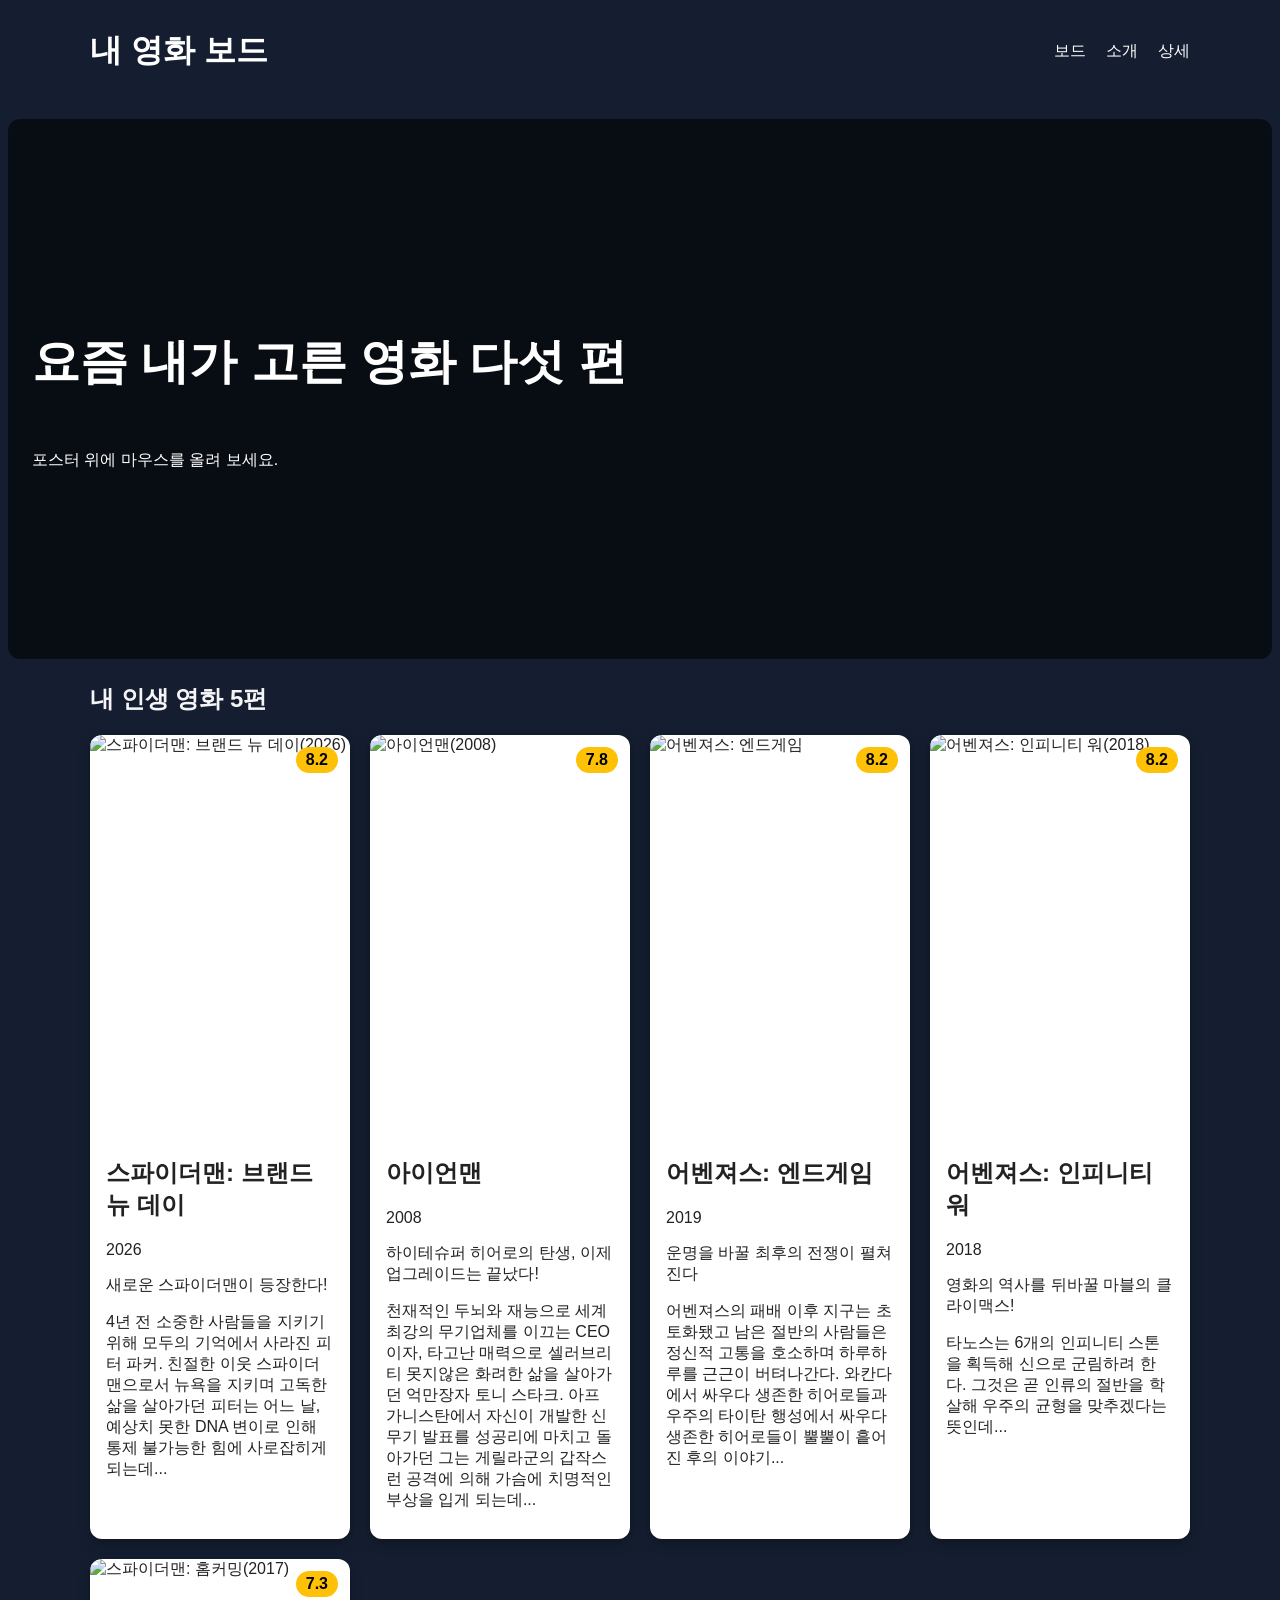
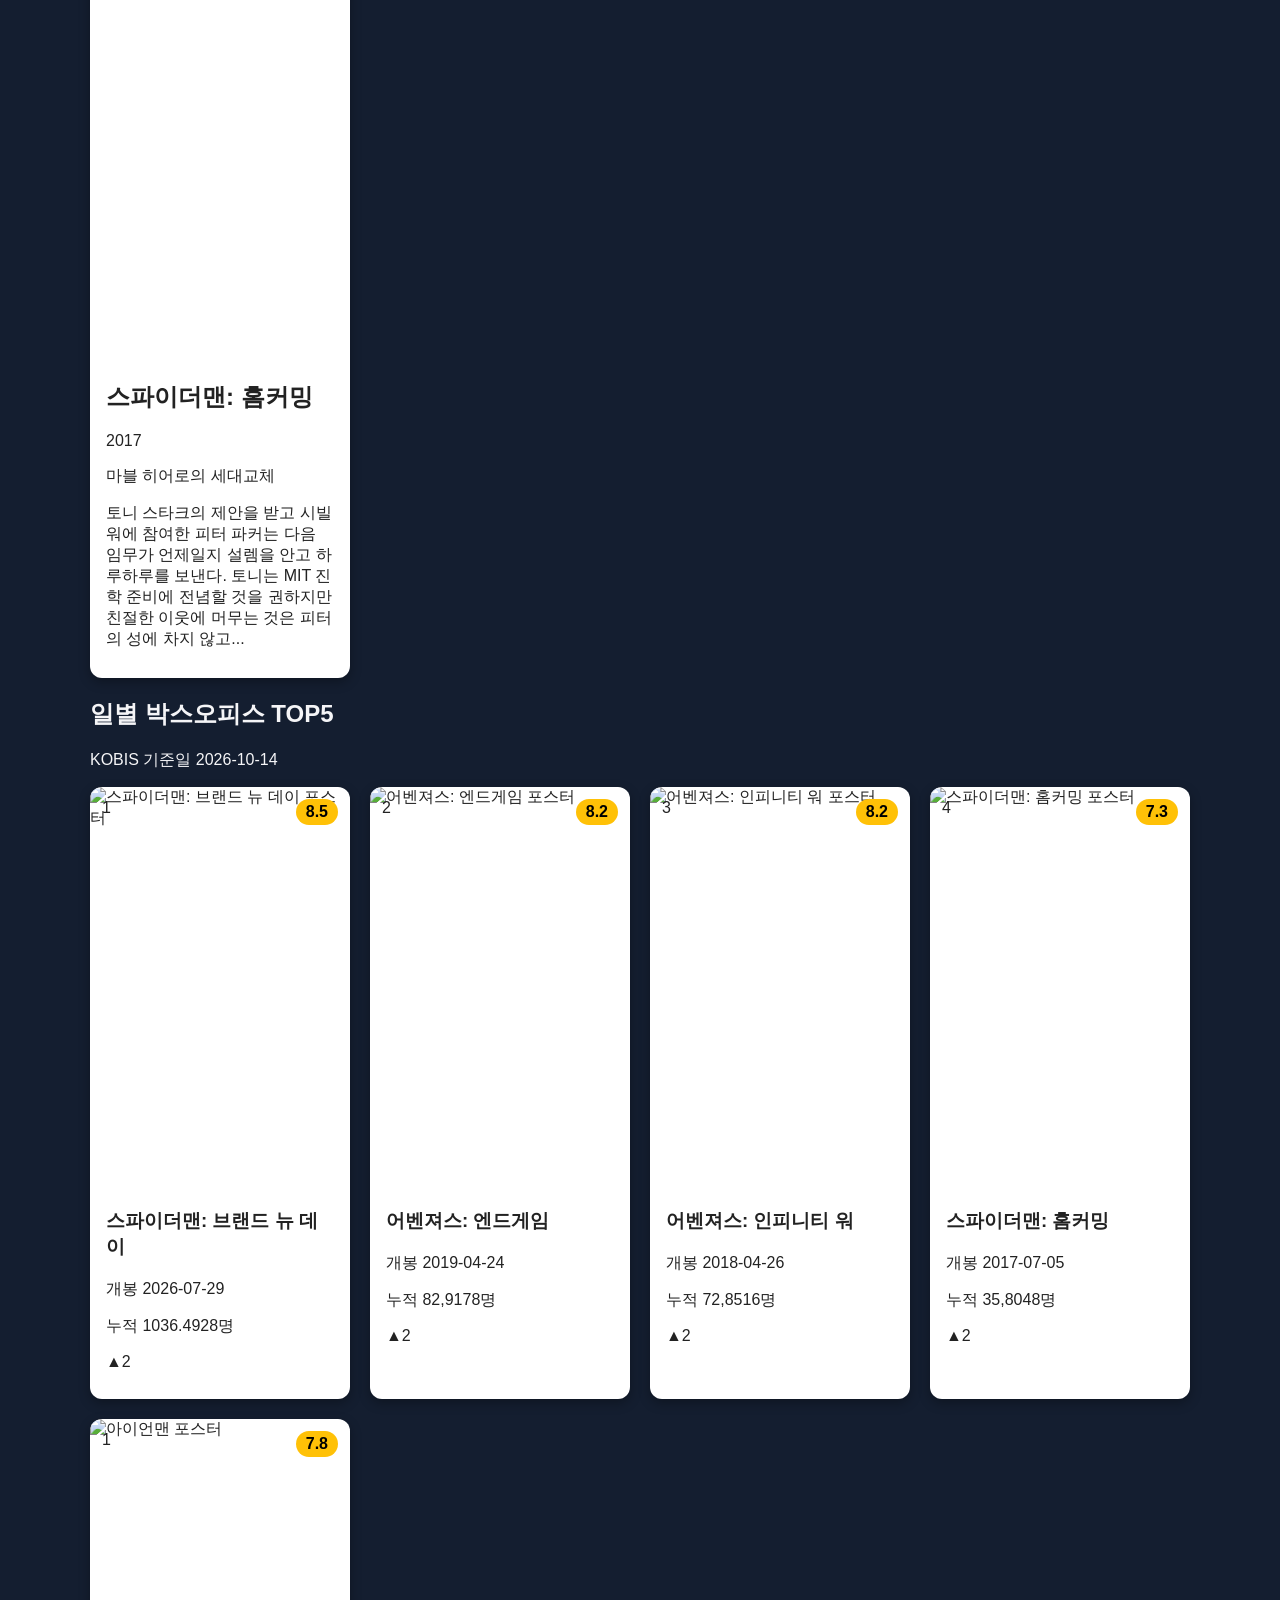
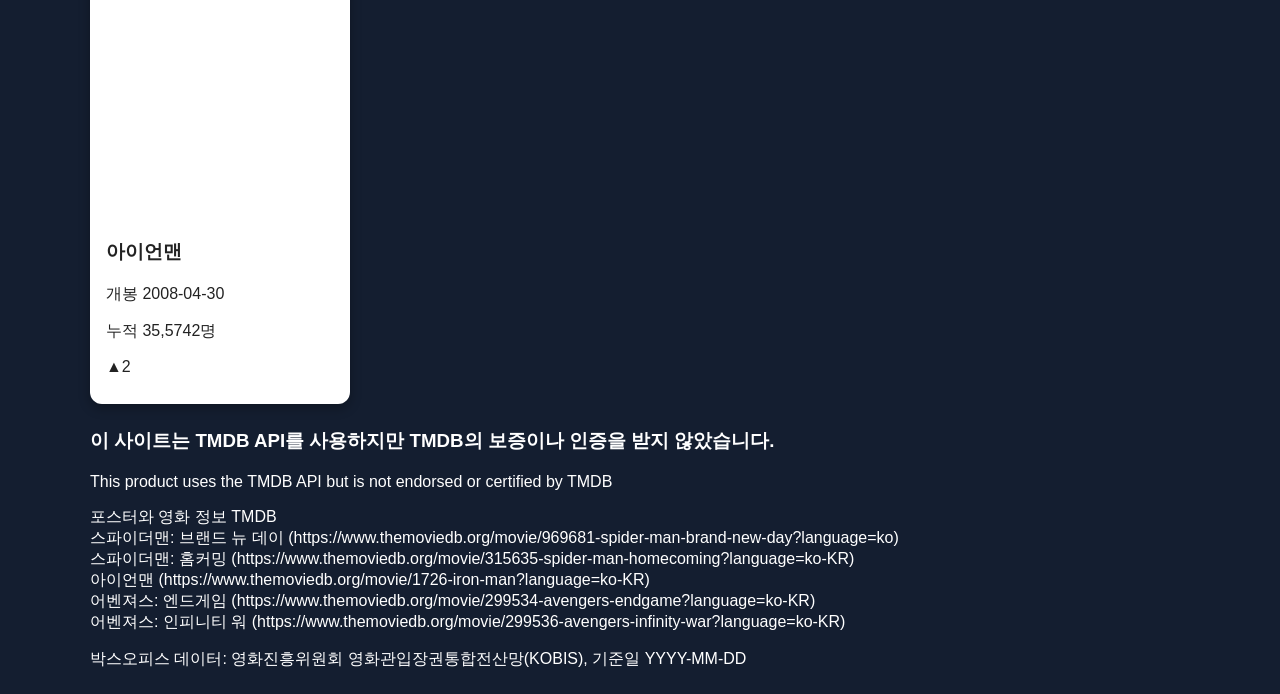
==== detail.html @ 0fd3ae66 "Create detail.html" ====
<!DOCTYPE html>
<html lang="ko">

<head>
  <meta charset="UTF-8">
  <meta name="viewport" content="width=device-width, initial-scale=1.0">
  <title>내 영화 보드</title>
    <link rel="preconnect" href="https://fonts.googleapis.com">
    <link rel="preconnect" href="https://fonts.gstatic.com" crossorigin>
    <link href="https://fonts.googleapis.com/css2?family=Black+Han+Sans&family=Nanum+Gothic:wght@400;700;800&family=Racing+Sans+One&display=swap" rel="stylesheet">
    <link rel="stylesheet" href="style.css">
</head>


<body>
  <header class="top">
    <h1>내 영화 보드</h1>
    <nav>
      <ul>
        <li><a href="#board">보드</a></li>
        <li><a href="#about">소개</a></li>
        <li><a href="detail.html">상세</a></li>
      </ul>
    </nav>
  </header>
  <section class="hero">
    <h2>요즘 내가 고른 영화 다섯 편</h2>
    <p>포스터 위에 마우스를 올려 보세요.</p>
  </section>

 <main>
  <section id="mine">
    <h2>내 인생 영화 5편</h2>
    <div class="board">
      <article class="card">  
        <img class="poster" 
          src="https://media.themoviedb.org/t/p/w600_and_h900_face/mt6uZzy7DAsncHlGGzMsyNgLR6v.jpg" 
          alt="스파이더맨: 브랜드 뉴 데이(2026)">
        <span class="badge">8.2</span>
        <div class="info">

          <h2>스파이더맨: 브랜드 뉴 데이</h2>
          <p class="year">2026</p>
          <p class="overview">새로운 스파이더맨이 등장한다!</p>
          <p>4년 전 소중한 사람들을 지키기 위해 모두의 기억에서 사라진 피터 파커. 친절한 이웃 스파이더맨으로서 뉴욕을 지키며 고독한 삶을 살아가던 피터는 어느 날, 예상치 못한 DNA 변이로 인해 통제 불가능한 힘에 사로잡히게 되는데...</p>
        </div>
      </article>

      <article class="card">    
        <img class="poster" 
          src="https://media.themoviedb.org/t/p/w600_and_h900_face/ziReGUV3xURsWmcmsn2GOunPc0L.jpg" 
          alt="아이언맨(2008)">
        <span class="badge">7.8</span>
        <div class="info">

          <h2>아이언맨</h2>
          <p class="year">2008</p>
          <p class="overview">하이테슈퍼 히어로의 탄생, 이제 업그레이드는 끝났다!</p>
          <p>천재적인 두뇌와 재능으로 세계 최강의 무기업체를 이끄는 CEO이자, 타고난 매력으로 셀러브리티 못지않은 화려한 삶을 살아가던 억만장자 토니 스타크. 아프가니스탄에서 자신이 개발한 신무기 발표를 성공리에 마치고 돌아가던 그는 게릴라군의 갑작스런 공격에 의해 가슴에 치명적인 부상을 입게 되는데...</p>
        </div>
      </article>

      <article class="card">    
        <img class="poster" 
          src="https://media.themoviedb.org/t/p/w600_and_h900_face/z7ilT5rNN9kDo8JZmgyhM6ej2xv.jpg" 
          alt="어벤져스: 엔드게임">
        <span class="badge">8.2</span>
        <div class="info">

          <h2>어벤져스: 엔드게임</h2>
          <p class="year">2019</p>
          <p class="overview">운명을 바꿀 최후의 전쟁이 펼쳐진다</p>
          <p>어벤져스의 패배 이후 지구는 초토화됐고 남은 절반의 사람들은 정신적 고통을 호소하며 하루하루를 근근이 버텨나간다. 와칸다에서 싸우다 생존한 히어로들과 우주의 타이탄 행성에서 싸우다 생존한 히어로들이 뿔뿔이 흩어진 후의 이야기...</p>
        </div>
      </article>

      <article class="card">    
        <img class="poster" 
          src="https://media.themoviedb.org/t/p/w600_and_h900_face/kmP6viwzcEkZeoi1LaVcQemcvZh.jpg" 
          alt="어벤져스: 인피니티 워(2018)">
        <span class="badge">8.2</span>
        <div class="info">

          <h2>어벤져스: 인피니티 워</h2>
          <p class="year">2018</p>
          <p class="overview">영화의 역사를 뒤바꿀 마블의 클라이맥스!</p>
          <p>타노스는 6개의 인피니티 스톤을 획득해 신으로 군림하려 한다. 그것은 곧 인류의 절반을 학살해 우주의 균형을 맞추겠다는 뜻인데...</p>
        </div>
      </article>

      <article class="card">    
        <img class="poster" 
          src="https://media.themoviedb.org/t/p/w600_and_h900_face/hjki9weYYVABvkpZbX5jBOmKXXv.jpg" 
          alt="스파이더맨: 홈커밍(2017)">
        <span class="badge">7.3</span>
        <div class="info">

          <h2>스파이더맨: 홈커밍</h2>
          <p class="year">2017</p>
          <p class="overview">마블 히어로의 세대교체</p>
          <p>토니 스타크의 제안을 받고 시빌 워에 참여한 피터 파커는 다음 임무가 언제일지 설렘을 안고 하루하루를 보낸다. 토니는 MIT 진학 준비에 전념할 것을 권하지만 친절한 이웃에 머무는 것은 피터의 성에 차지 않고...</p>
        </div>
      </article>
    </div>
  </section>

  <section id="boxoffice">
    <h2>일별 박스오피스 TOP5</h2>
    <p class="basis">KOBIS 기준일 2026-10-14</p>
    <div class="board">
      <article class="card">
        <img class="poster" src="https://media.themoviedb.org/t/p/w600_and_h900_face/mt6uZzy7DAsncHlGGzMsyNgLR6v.jpg" alt="스파이더맨: 브랜드 뉴 데이 포스터">
        <span class="rank">1</span>
        <span class="badge">8.5</span>
        <div class="info">
          <h3>스파이더맨: 브랜드 뉴 데이</h3>
          <p class="year">개봉 2026-07-29</p>
          <p class="audience">누적 1036.4928명</p>
          <p class="change up">2</p>
        </div>
      </article>

      <article class="card">
        <img class="poster" src="https://media.themoviedb.org/t/p/w600_and_h900_face/z7ilT5rNN9kDo8JZmgyhM6ej2xv.jpg" alt="어벤져스: 엔드게임 포스터">
        <span class="rank">2</span>
        <span class="badge">8.2</span>
        <div class="info">
          <h3>어벤져스: 엔드게임</h3>
          <p class="year">개봉 2019-04-24</p>
          <p class="audience">누적 82,9178명</p>
          <p class="change up">2</p>
        </div>
      </article>

      <article class="card">
        <img class="poster" src="https://media.themoviedb.org/t/p/w600_and_h900_face/kmP6viwzcEkZeoi1LaVcQemcvZh.jpg" alt="어벤져스: 인피니티 워 포스터">
        <span class="rank">3</span>
        <span class="badge">8.2</span>
        <div class="info">
          <h3>어벤져스: 인피니티 워</h3>
          <p class="year">개봉 2018-04-26</p>
          <p class="audience">누적 72,8516명</p>
          <p class="change up">2</p>
        </div>
      </article>

      <article class="card">
        <img class="poster" src="https://media.themoviedb.org/t/p/w600_and_h900_face/hjki9weYYVABvkpZbX5jBOmKXXv.jpg" alt="스파이더맨: 홈커밍 포스터">
        <span class="rank">4</span>
        <span class="badge">7.3</span>
        <div class="info">
          <h3>스파이더맨: 홈커밍</h3>
          <p class="year">개봉 2017-07-05</p>
          <p class="audience">누적 35,8048명</p>
          <p class="change up">2</p>
        </div>
      </article>

      <article class="card">
        <img class="poster" src="https://image.tmdb.org/t/p/w342/https://media.themoviedb.org/t/p/w600_and_h900_face/ziReGUV3xURsWmcmsn2GOunPc0L.jpg" alt="아이언맨 포스터">
        <span class="rank">1</span>
        <span class="badge">7.8</span>
        <div class="info">
          <h3>아이언맨</h3>
          <p class="year">개봉 2008-04-30</p>
          <p class="audience">누적 35,5742명</p>
          <p class="change up">2</p>
        </div>
      </article>

    </div>
  </section>
 </main>


 <footer>
  <h3>
    <p><b>이 사이트는 TMDB API를 사용하지만 TMDB의 보증이나 인증을 받지 않았습니다.</b><br></h3>
    <p>This product uses the TMDB API but is not endorsed or certified by TMDB</p>
    <p>포스터와 영화 정보 TMDB <br>
      스파이더맨: 브랜드 뉴 데이 (https://www.themoviedb.org/movie/969681-spider-man-brand-new-day?language=ko)<br>
      스파이더맨: 홈커밍 (https://www.themoviedb.org/movie/315635-spider-man-homecoming?language=ko-KR)<br>
      아이언맨 (https://www.themoviedb.org/movie/1726-iron-man?language=ko-KR)<br>
      어벤져스: 엔드게임 (https://www.themoviedb.org/movie/299534-avengers-endgame?language=ko-KR)<br>
      어벤져스: 인피니티 워 (https://www.themoviedb.org/movie/299536-avengers-infinity-war?language=ko-KR)<br>
    </p>

    <p>박스오피스 데이터: 영화진흥위원회 영화관입장권통합전산망(KOBIS), 기준일 YYYY-MM-DD</p>
 </footer>
</body>
</html>
---- style.css ----
body { 
    background: var(--bg); 
    color: var(--text); 
    font-family: var(--font-body); 
}

.change.up::before { content: "▲"; }
.change.down::before { content: "▼"; }
.change.new::before { content: "NEW"; }

.card.no-poster .poster-fallback {
  aspect-ratio: 2 / 3;
  display: flex; align-items: center; justify-content: center;
  font-size: 5rem; font-family: var(--font-title);
  background: linear-gradient(135deg, var(--accent), var(--surface));
}

:root {
 --bg: #141e30;
 --surface: #1f2b44;
 --text: #f5f5f7;
 --accent: #4da3ff;
 --warn: #ff5a5f;
 --font-title: "Black Han Sans", sans-serif;
 --font-body: "Noto Sans KR", sans-serif;
 --gap: 20px;
}

.rank{
    position: absolute; 
    top: 12px;
     left: 12px;
}


 .card {
    color: #222;
     transition: transform 0.3s, box-shadow 0.3s;
     position: relative;
     border-radius: 12px;
     overflow: hidden;
     box-shadow: 0 4px 12px rgba(0,
            0, 0, 0.3);
     background: #fff;
 }

 .info {
     padding: 12px 16px;
 }

 .poster {
     width: 100%;
     display: block;
     aspect-ratio: 2 / 3;
     object-fit: cover;
 }


 .badge {
     position: absolute;
     top: 12px;
     right: 12px;
     background: #ffc107;
     color: #000;
     padding: 4px 10px;
     border-radius: 999px;
     font-weight: bold;
 }


 .card:hover {
     transform: translateY(-8px);
     box-shadow: 0 8px 32px;
     color: #ffc107;
 }

 footer {
     color: #fff;
     max-width: 1100px; margin: 0 auto 24px;
 }

 h1 {
     color: #fff;
 }

 .top { 
    display: flex; justify-content: space-between; align-items: center; 
    max-width: 1100px; margin: 0 auto 24px;
 }

 nav ul { 
    display: flex; gap: 8px; list-style: none; margin: 0; padding: 0;
    flex-direction: column;
 }
 nav a { color: #fff; text-decoration: none; } 

 .board { 
    display: grid; 
    grid-template-columns: repeat(auto-fit, minmax(240px, 1fr)); 
    gap: var(--gap); 
}

 .hero {
     background-image: linear-gradient(rgba(0,0,0,0.6), rgba(0,0,0,0.6)),
     url("https://image.tmdb.org/t/p/w1280/https://media.themoviedb.org/t/p/w600_and_h900_face/https://media.themoviedb.org/t/p/w600_and_h900_face/https://media.themoviedb.org/t/p/w600_and_h900_face/5aHoACZhLJR95uQN4Hd2k6swUZq.jpg");
     background-size: cover; background-position: center; min-height: 40vh; padding: 24px; box-sizing:
     border-box; color: #fff; border-radius: 12px; display: flex; flex-direction: column; justify-content: center;
     max-width: 1280px; margin: 0 auto 24px;
 }

 main{
    max-width: 1100px; margin: 0 auto 24px;
 }

 @media (min-width: 600px) { nav ul { flex-direction: row; gap: 20px; } }
 @media (min-width: 1024px) { .hero { min-height: 60vh; } .hero h2 { font-size: 3rem; } }
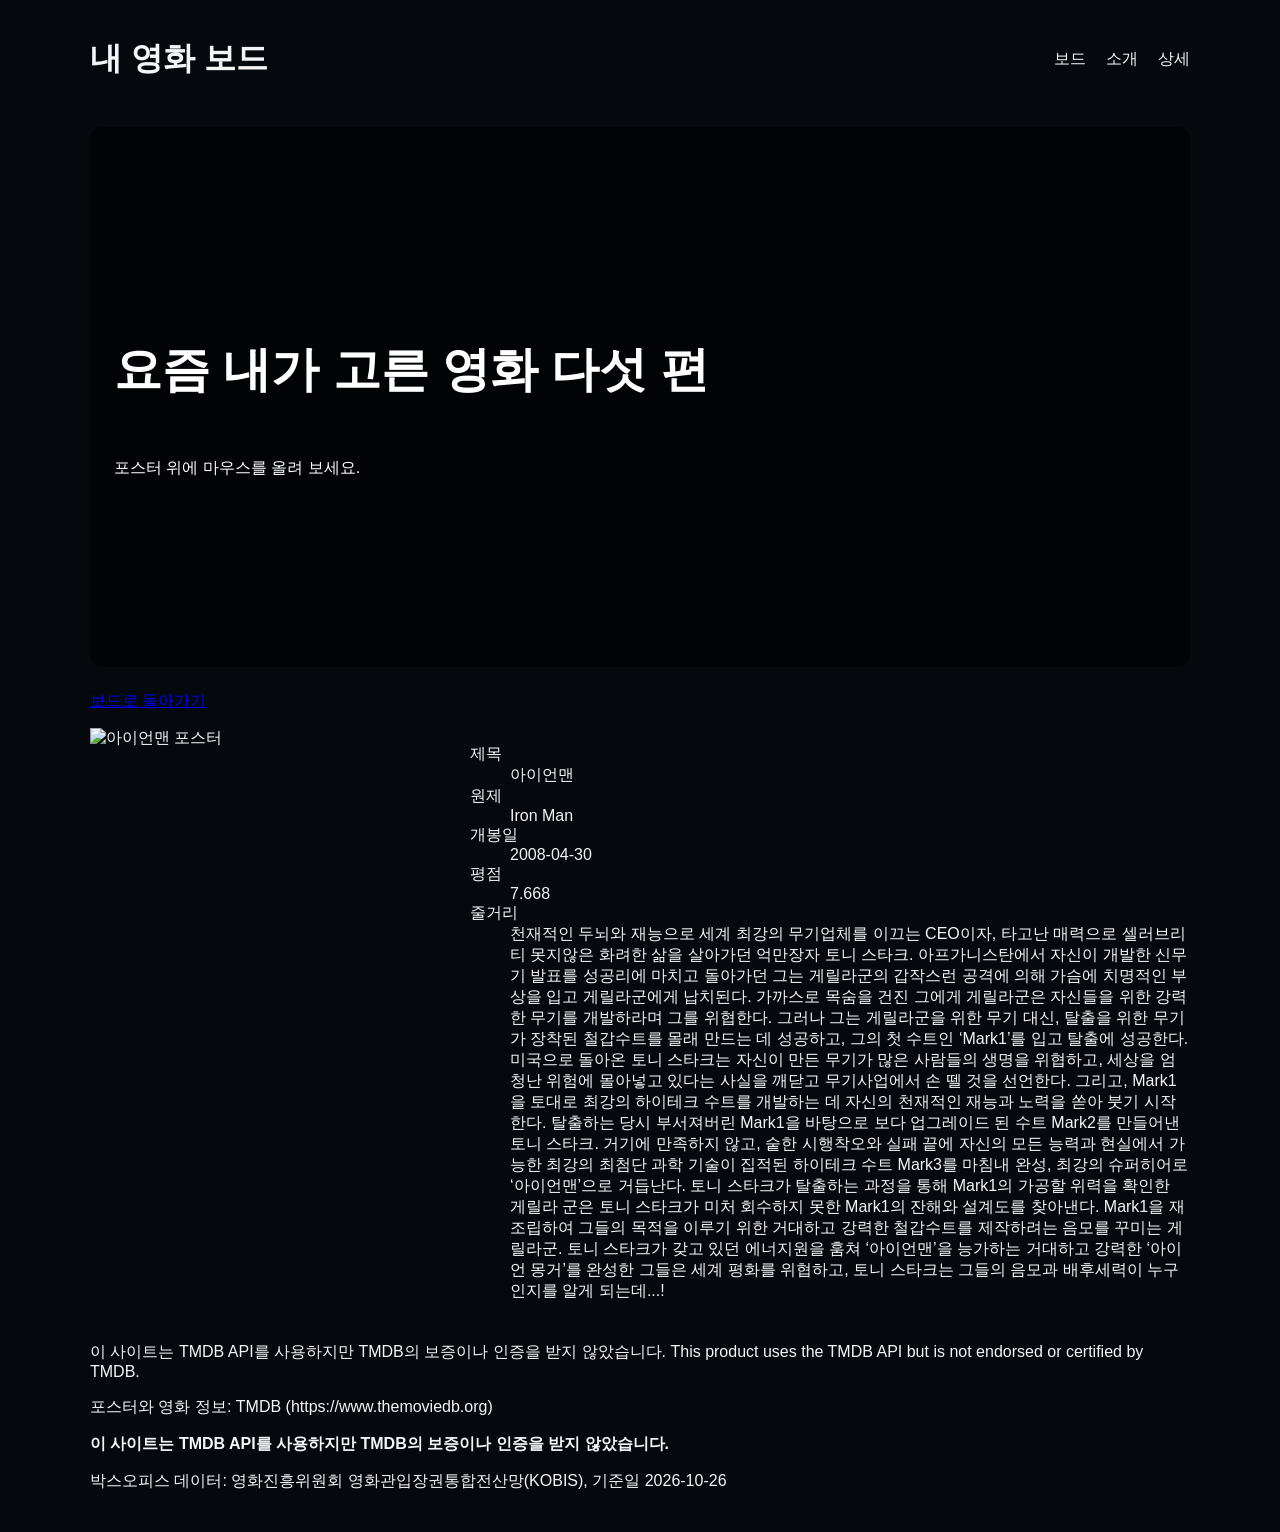
==== commit 5e05881f: "hw1 제출" ====
--- a/detail.html
+++ b/detail.html
@@ -4,7 +4,7 @@
 <head>
   <meta charset="UTF-8">
   <meta name="viewport" content="width=device-width, initial-scale=1.0">
-  <title>내 영화 보드</title>
+  <title>영화 제목</title>
     <link rel="preconnect" href="https://fonts.googleapis.com">
     <link rel="preconnect" href="https://fonts.gstatic.com" crossorigin>
     <link href="https://fonts.googleapis.com/css2?family=Black+Han+Sans&family=Nanum+Gothic:wght@400;700;800&family=Racing+Sans+One&display=swap" rel="stylesheet">
@@ -12,180 +12,52 @@
 </head>
 
 
-<body>
-  <header class="top">
-    <h1>내 영화 보드</h1>
-    <nav>
-      <ul>
-        <li><a href="#board">보드</a></li>
-        <li><a href="#about">소개</a></li>
-        <li><a href="detail.html">상세</a></li>
-      </ul>
-    </nav>
-  </header>
-  <section class="hero">
-    <h2>요즘 내가 고른 영화 다섯 편</h2>
-    <p>포스터 위에 마우스를 올려 보세요.</p>
-  </section>
+<body class="detail-page">
+   <header class="top">
+      <h1>내 영화 보드</h1>
+      <nav>
+         <ul>
+         <li><a href="#board">보드</a></li>
+         <li><a href="#about">소개</a></li>
+         <li><a href="detail.html">상세</a></li>
+         </ul>
+      </nav>
+   </header>
 
- <main>
-  <section id="mine">
-    <h2>내 인생 영화 5편</h2>
-    <div class="board">
-      <article class="card">  
-        <img class="poster" 
-          src="https://media.themoviedb.org/t/p/w600_and_h900_face/mt6uZzy7DAsncHlGGzMsyNgLR6v.jpg" 
-          alt="스파이더맨: 브랜드 뉴 데이(2026)">
-        <span class="badge">8.2</span>
-        <div class="info">
-
-          <h2>스파이더맨: 브랜드 뉴 데이</h2>
-          <p class="year">2026</p>
-          <p class="overview">새로운 스파이더맨이 등장한다!</p>
-          <p>4년 전 소중한 사람들을 지키기 위해 모두의 기억에서 사라진 피터 파커. 친절한 이웃 스파이더맨으로서 뉴욕을 지키며 고독한 삶을 살아가던 피터는 어느 날, 예상치 못한 DNA 변이로 인해 통제 불가능한 힘에 사로잡히게 되는데...</p>
-        </div>
-      </article>
-
-      <article class="card">    
-        <img class="poster" 
-          src="https://media.themoviedb.org/t/p/w600_and_h900_face/ziReGUV3xURsWmcmsn2GOunPc0L.jpg" 
-          alt="아이언맨(2008)">
-        <span class="badge">7.8</span>
-        <div class="info">
-
-          <h2>아이언맨</h2>
-          <p class="year">2008</p>
-          <p class="overview">하이테슈퍼 히어로의 탄생, 이제 업그레이드는 끝났다!</p>
-          <p>천재적인 두뇌와 재능으로 세계 최강의 무기업체를 이끄는 CEO이자, 타고난 매력으로 셀러브리티 못지않은 화려한 삶을 살아가던 억만장자 토니 스타크. 아프가니스탄에서 자신이 개발한 신무기 발표를 성공리에 마치고 돌아가던 그는 게릴라군의 갑작스런 공격에 의해 가슴에 치명적인 부상을 입게 되는데...</p>
-        </div>
-      </article>
-
-      <article class="card">    
-        <img class="poster" 
-          src="https://media.themoviedb.org/t/p/w600_and_h900_face/z7ilT5rNN9kDo8JZmgyhM6ej2xv.jpg" 
-          alt="어벤져스: 엔드게임">
-        <span class="badge">8.2</span>
-        <div class="info">
-
-          <h2>어벤져스: 엔드게임</h2>
-          <p class="year">2019</p>
-          <p class="overview">운명을 바꿀 최후의 전쟁이 펼쳐진다</p>
-          <p>어벤져스의 패배 이후 지구는 초토화됐고 남은 절반의 사람들은 정신적 고통을 호소하며 하루하루를 근근이 버텨나간다. 와칸다에서 싸우다 생존한 히어로들과 우주의 타이탄 행성에서 싸우다 생존한 히어로들이 뿔뿔이 흩어진 후의 이야기...</p>
-        </div>
-      </article>
-
-      <article class="card">    
-        <img class="poster" 
-          src="https://media.themoviedb.org/t/p/w600_and_h900_face/kmP6viwzcEkZeoi1LaVcQemcvZh.jpg" 
-          alt="어벤져스: 인피니티 워(2018)">
-        <span class="badge">8.2</span>
-        <div class="info">
-
-          <h2>어벤져스: 인피니티 워</h2>
-          <p class="year">2018</p>
-          <p class="overview">영화의 역사를 뒤바꿀 마블의 클라이맥스!</p>
-          <p>타노스는 6개의 인피니티 스톤을 획득해 신으로 군림하려 한다. 그것은 곧 인류의 절반을 학살해 우주의 균형을 맞추겠다는 뜻인데...</p>
-        </div>
-      </article>
-
-      <article class="card">    
-        <img class="poster" 
-          src="https://media.themoviedb.org/t/p/w600_and_h900_face/hjki9weYYVABvkpZbX5jBOmKXXv.jpg" 
-          alt="스파이더맨: 홈커밍(2017)">
-        <span class="badge">7.3</span>
-        <div class="info">
-
-          <h2>스파이더맨: 홈커밍</h2>
-          <p class="year">2017</p>
-          <p class="overview">마블 히어로의 세대교체</p>
-          <p>토니 스타크의 제안을 받고 시빌 워에 참여한 피터 파커는 다음 임무가 언제일지 설렘을 안고 하루하루를 보낸다. 토니는 MIT 진학 준비에 전념할 것을 권하지만 친절한 이웃에 머무는 것은 피터의 성에 차지 않고...</p>
-        </div>
-      </article>
-    </div>
-  </section>
-
-  <section id="boxoffice">
-    <h2>일별 박스오피스 TOP5</h2>
-    <p class="basis">KOBIS 기준일 2026-10-14</p>
-    <div class="board">
-      <article class="card">
-        <img class="poster" src="https://media.themoviedb.org/t/p/w600_and_h900_face/mt6uZzy7DAsncHlGGzMsyNgLR6v.jpg" alt="스파이더맨: 브랜드 뉴 데이 포스터">
-        <span class="rank">1</span>
-        <span class="badge">8.5</span>
-        <div class="info">
-          <h3>스파이더맨: 브랜드 뉴 데이</h3>
-          <p class="year">개봉 2026-07-29</p>
-          <p class="audience">누적 1036.4928명</p>
-          <p class="change up">2</p>
-        </div>
-      </article>
-
-      <article class="card">
-        <img class="poster" src="https://media.themoviedb.org/t/p/w600_and_h900_face/z7ilT5rNN9kDo8JZmgyhM6ej2xv.jpg" alt="어벤져스: 엔드게임 포스터">
-        <span class="rank">2</span>
-        <span class="badge">8.2</span>
-        <div class="info">
-          <h3>어벤져스: 엔드게임</h3>
-          <p class="year">개봉 2019-04-24</p>
-          <p class="audience">누적 82,9178명</p>
-          <p class="change up">2</p>
-        </div>
-      </article>
-
-      <article class="card">
-        <img class="poster" src="https://media.themoviedb.org/t/p/w600_and_h900_face/kmP6viwzcEkZeoi1LaVcQemcvZh.jpg" alt="어벤져스: 인피니티 워 포스터">
-        <span class="rank">3</span>
-        <span class="badge">8.2</span>
-        <div class="info">
-          <h3>어벤져스: 인피니티 워</h3>
-          <p class="year">개봉 2018-04-26</p>
-          <p class="audience">누적 72,8516명</p>
-          <p class="change up">2</p>
-        </div>
-      </article>
-
-      <article class="card">
-        <img class="poster" src="https://media.themoviedb.org/t/p/w600_and_h900_face/hjki9weYYVABvkpZbX5jBOmKXXv.jpg" alt="스파이더맨: 홈커밍 포스터">
-        <span class="rank">4</span>
-        <span class="badge">7.3</span>
-        <div class="info">
-          <h3>스파이더맨: 홈커밍</h3>
-          <p class="year">개봉 2017-07-05</p>
-          <p class="audience">누적 35,8048명</p>
-          <p class="change up">2</p>
-        </div>
-      </article>
-
-      <article class="card">
-        <img class="poster" src="https://image.tmdb.org/t/p/w342/https://media.themoviedb.org/t/p/w600_and_h900_face/ziReGUV3xURsWmcmsn2GOunPc0L.jpg" alt="아이언맨 포스터">
-        <span class="rank">1</span>
-        <span class="badge">7.8</span>
-        <div class="info">
-          <h3>아이언맨</h3>
-          <p class="year">개봉 2008-04-30</p>
-          <p class="audience">누적 35,5742명</p>
-          <p class="change up">2</p>
-        </div>
-      </article>
-
-    </div>
-  </section>
- </main>
+   <section class="hero">
+      <h2>요즘 내가 고른 영화 다섯 편</h2>
+      <p>포스터 위에 마우스를 올려 보세요.</p>
+   </section>
 
 
- <footer>
-  <h3>
-    <p><b>이 사이트는 TMDB API를 사용하지만 TMDB의 보증이나 인증을 받지 않았습니다.</b><br></h3>
-    <p>This product uses the TMDB API but is not endorsed or certified by TMDB</p>
-    <p>포스터와 영화 정보 TMDB <br>
-      스파이더맨: 브랜드 뉴 데이 (https://www.themoviedb.org/movie/969681-spider-man-brand-new-day?language=ko)<br>
-      스파이더맨: 홈커밍 (https://www.themoviedb.org/movie/315635-spider-man-homecoming?language=ko-KR)<br>
-      아이언맨 (https://www.themoviedb.org/movie/1726-iron-man?language=ko-KR)<br>
-      어벤져스: 엔드게임 (https://www.themoviedb.org/movie/299534-avengers-endgame?language=ko-KR)<br>
-      어벤져스: 인피니티 워 (https://www.themoviedb.org/movie/299536-avengers-infinity-war?language=ko-KR)<br>
-    </p>
+   <main> 
+      <p><a href="index.html">보드로 돌아가기</a></p>
+      <article class="detail">
 
-    <p>박스오피스 데이터: 영화진흥위원회 영화관입장권통합전산망(KOBIS), 기준일 YYYY-MM-DD</p>
- </footer>
+         <img src="https://image.tmdb.org/t/p/w500/ziReGUV3xURsWmcmsn2GOunPc0L.jpg" alt="아이언맨 포스터">
+         <dl>
+            <dt>제목</dt>
+            <dd>아이언맨</dd>
+            <dt>원제</dt>
+            <dd>Iron Man</dd>
+            <dt>개봉일</dt>
+            <dd>2008-04-30</dd>
+            <dt>평점</dt>
+            <dd>7.668</dd>
+            <dt>줄거리</dt>
+            <dd>천재적인 두뇌와 재능으로 세계 최강의 무기업체를 이끄는 CEO이자, 타고난 매력으로 셀러브리티 못지않은 화려한 삶을 살아가던 억만장자 토니 스타크. 아프가니스탄에서 자신이 개발한 신무기 발표를 성공리에 마치고 돌아가던 그는 게릴라군의 갑작스런 공격에 의해 가슴에 치명적인 부상을 입고 게릴라군에게 납치된다. 가까스로 목숨을 건진 그에게 게릴라군은 자신들을 위한 강력한 무기를 개발하라며 그를 위협한다. 그러나 그는 게릴라군을 위한 무기 대신, 탈출을 위한 무기가 장착된 철갑수트를 몰래 만드는 데 성공하고, 그의 첫 수트인 ‘Mark1’를 입고 탈출에 성공한다. 미국으로 돌아온 토니 스타크는 자신이 만든 무기가 많은 사람들의 생명을 위협하고, 세상을 엄청난 위험에 몰아넣고 있다는 사실을 깨닫고 무기사업에서 손 뗄 것을 선언한다. 그리고, Mark1을 토대로 최강의 하이테크 수트를 개발하는 데 자신의 천재적인 재능과 노력을 쏟아 붓기 시작한다. 탈출하는 당시 부서져버린 Mark1을 바탕으로 보다 업그레이드 된 수트 Mark2를 만들어낸 토니 스타크. 거기에 만족하지 않고, 숱한 시행착오와 실패 끝에 자신의 모든 능력과 현실에서 가능한 최강의 최첨단 과학 기술이 집적된 하이테크 수트 Mark3를 마침내 완성, 최강의 슈퍼히어로 ‘아이언맨’으로 거듭난다. 토니 스타크가 탈출하는 과정을 통해 Mark1의 가공할 위력을 확인한 게릴라 군은 토니 스타크가 미처 회수하지 못한 Mark1의 잔해와 설계도를 찾아낸다. Mark1을 재조립하여 그들의 목적을 이루기 위한 거대하고 강력한 철갑수트를 제작하려는 음모를 꾸미는 게릴라군. 토니 스타크가 갖고 있던 에너지원을 훔쳐 ‘아이언맨’을 능가하는 거대하고 강력한 ‘아이언 몽거’를 완성한 그들은 세계 평화를 위협하고, 토니 스타크는 그들의 음모과 배후세력이 누구인지를 알게 되는데...!</dd>
+         </dl>
+      </article>
+   </main>
 </body>
+
+
+  <footer>
+    <p>이 사이트는 TMDB API를 사용하지만 TMDB의 보증이나 인증을 받지 않았습니다.
+    This product uses the TMDB API but is not endorsed or certified by TMDB.</p>
+    <p>포스터와 영화 정보: TMDB (https://www.themoviedb.org)</p>    <p><b>이 사이트는 TMDB API를 사용하지만 TMDB의 보증이나 인증을 받지 않았습니다.</b><br>
+    <p>박스오피스 데이터: 영화진흥위원회 영화관입장권통합전산망(KOBIS), 기준일 2026-10-26</p>
+  </footer>
+
+
 </html>
--- a/style.css
+++ b/style.css
@@ -1,7 +1,24 @@
+ :root { 
+  --bg: #141e30; 
+  --surface: #1f2b44; 
+  --text: #f5f5f7; 
+  --accent: #4da3ff; 
+  --warn: #ff5a5f; 
+  --font-title: "Black Han Sans", sans-serif; 
+  --font-body: "Noto Sans KR", sans-serif; 
+  --gap: 20px; 
+}
+ 
+ 
+ 
  body { 
     background: var(--bg); 
-    color: var(--text); 
+    min-height: 100vh; 
+    box-sizing: border-box; 
+    margin: 0; 
+    padding: 16px; 
     font-family: var(--font-body); 
+    color: var(--text);
 }
 
 .change.up::before { content: "▲"; }
@@ -15,16 +32,6 @@
   background: linear-gradient(135deg, var(--accent), var(--surface));
 }
 
-:root {
- --bg: #141e30;
- --surface: #1f2b44;
- --text: #f5f5f7;
- --accent: #4da3ff;
- --warn: #ff5a5f;
- --font-title: "Black Han Sans", sans-serif;
- --font-body: "Noto Sans KR", sans-serif;
- --gap: 20px;
-}
 
 .rank{
     position: absolute; 
@@ -96,8 +103,183 @@
 
  .board { 
     display: grid; 
+    grid-template-columns: repeat(auto-fit, minmax(200px, 1fr)); 
+    gap: var(--gap); 
+}:root { 
+  --bg: #141e30; 
+  --surface: #1f2b44; 
+  --text: #f5f5f7; 
+  --accent: #4da3ff; 
+  --warn: #e0a101; 
+  --font-title: "Black Han Sans", sans-serif; 
+  --font-body: "Noto Sans KR", sans-serif; 
+  --gap: 20px; 
+} 
+
+
+body { 
+    background: var(--bg); 
+    min-height: 100vh; 
+    box-sizing: border-box; 
+    margin: 0; 
+    padding: 16px; 
+    font-family: var(--font-body); 
+    color: var(--text);
+}
+
+main, .top, .hero, footer { 
+    max-width: 1100px; 
+    margin: 0 auto 24px; 
+}
+
+.top { 
+    display: flex; 
+    justify-content: space-between; 
+    align-items: center; 
+}
+
+nav ul { 
+    display: flex; 
+    flex-direction: column; 
+    gap: 8px; 
+    list-style: none; 
+    margin: 0; 
+    padding: 0; 
+}
+
+nav a { 
+    color: var(--text); 
+    text-decoration: none; 
+}
+
+.hero { 
+    background-image: linear-gradient(rgba(0,0,0,0.6), rgba(0,0,0,0.6)), url("https://image.tmdb.org/t/p/w1280/mMtUybQ6hL24FXo0F3Z4j2KG7kZ.jpg"); 
+    background-size: cover; 
+    background-position: center; 
+    min-height: 40vh; 
+    padding: 24px; 
+    box-sizing: border-box; 
+    color: var(--text);
+    border-radius: 12px; 
+    display: flex; 
+    flex-direction: column; 
+    justify-content: center; 
+}
+
+.board { 
+    display: grid; 
     grid-template-columns: repeat(auto-fit, minmax(240px, 1fr)); 
+    gap: var(--gap);
+}
+
+.card { 
+    position: relative; 
+    transition: transform 0.3s, box-shadow 0.3s; 
+    border-radius: 12px; 
+    overflow: hidden; 
+    box-shadow: 0 4px 12px rgba(0,0,0,0.3); 
+    background: var(--surface);
+    color: var(--text);
+}
+
+.card:hover { 
+    transform: translateY(-8px); 
+    box-shadow: 0 12px 32px rgba(255,193,7,0.6);
+}
+
+.info { 
+    padding: 12px; 
+}
+
+.poster { 
+    width: 100%; 
+    display: block; 
+    aspect-ratio: 2 / 3; 
+    object-fit: cover; 
+}
+
+.badge { 
+    position: absolute; 
+    animation: pulse 2s infinite; 
+    top: 12px; 
+    right: 12px; 
+    background: var(--warn);
+    color: var(--text);
+    padding: 4px 10px; 
+    border-radius: 999px; 
+    font-weight: bold; 
+}
+
+.rank {
+    position: absolute;
+    top: 12px;
+    left: 12px;
+    background: var(--accent);
+    color: var(--bg);
+    padding: 4px 10px;
+    border-radius: 999px;
+    font-weight: bold;
+}
+
+.change.up::before { content: "▲ "; }
+.change.down::before { content: "▼ "; }
+.change.new::before { content: "NEW "; }
+
+.change.up, .change.new { color: var(--warn); }
+.change.down { color: var(--accent); }
+
+.card.no-poster .poster-fallback {
+    aspect-ratio: 2 / 3;
+    display: flex; align-items: center; justify-content: center;
+    font-size: 5rem; font-family: var(--font-title);
+    background: linear-gradient(135deg, var(--accent), var(--surface));
+}
+
+h1, footer { 
+    color: var(--text);
+}
+
+.detail-page {
+    background-image: linear-gradient(rgba(0, 0, 0, 0.75), rgba(0, 0, 0, 0.75)), url("https://image.tmdb.org/t/p/w1280/mMtUybQ6hL24FXo0F3Z4j2KG7kZ.jpg");
+    background-size: cover; 
+    min-height: 100vh;
+}
+
+.detail { 
+    display: grid; 
+    grid-template-columns: 1fr; 
     gap: var(--gap); 
+}
+
+.detail img {
+    width: 100%;
+}
+
+@keyframes pulse { 
+    0%, 100% { transform: scale(1); } 
+    50% { transform: scale(1.15); } 
+}
+
+@media (min-width: 600px) { 
+    nav ul { 
+        flex-direction: row; 
+        gap: var(--gap);
+    }
+    .detail { 
+        grid-template-columns: 1fr 2fr;
+    }
+    .detail img { 
+        width: 100%;
+    }
+}
+
+@media (min-width: 1024px) { 
+    .hero { 
+        min-height: 60vh; 
+    } 
+    .hero h2 { 
+        font-size: 3rem; 
+    } 
 }
 
  .hero {
@@ -105,12 +287,19 @@
      url("https://image.tmdb.org/t/p/w1280/https://media.themoviedb.org/t/p/w600_and_h900_face/https://media.themoviedb.org/t/p/w600_and_h900_face/https://media.themoviedb.org/t/p/w600_and_h900_face/5aHoACZhLJR95uQN4Hd2k6swUZq.jpg");
      background-size: cover; background-position: center; min-height: 40vh; padding: 24px; box-sizing:
      border-box; color: #fff; border-radius: 12px; display: flex; flex-direction: column; justify-content: center;
-     max-width: 1280px; margin: 0 auto 24px;
- }
-
- main{
+     max-width: 1100px; margin: 0 auto 24px;
+ }
+
+ main {
     max-width: 1100px; margin: 0 auto 24px;
  }
+
+
+
+
+
+
+
 
  @media (min-width: 600px) { nav ul { flex-direction: row; gap: 20px; } }
  @media (min-width: 1024px) { .hero { min-height: 60vh; } .hero h2 { font-size: 3rem; } }
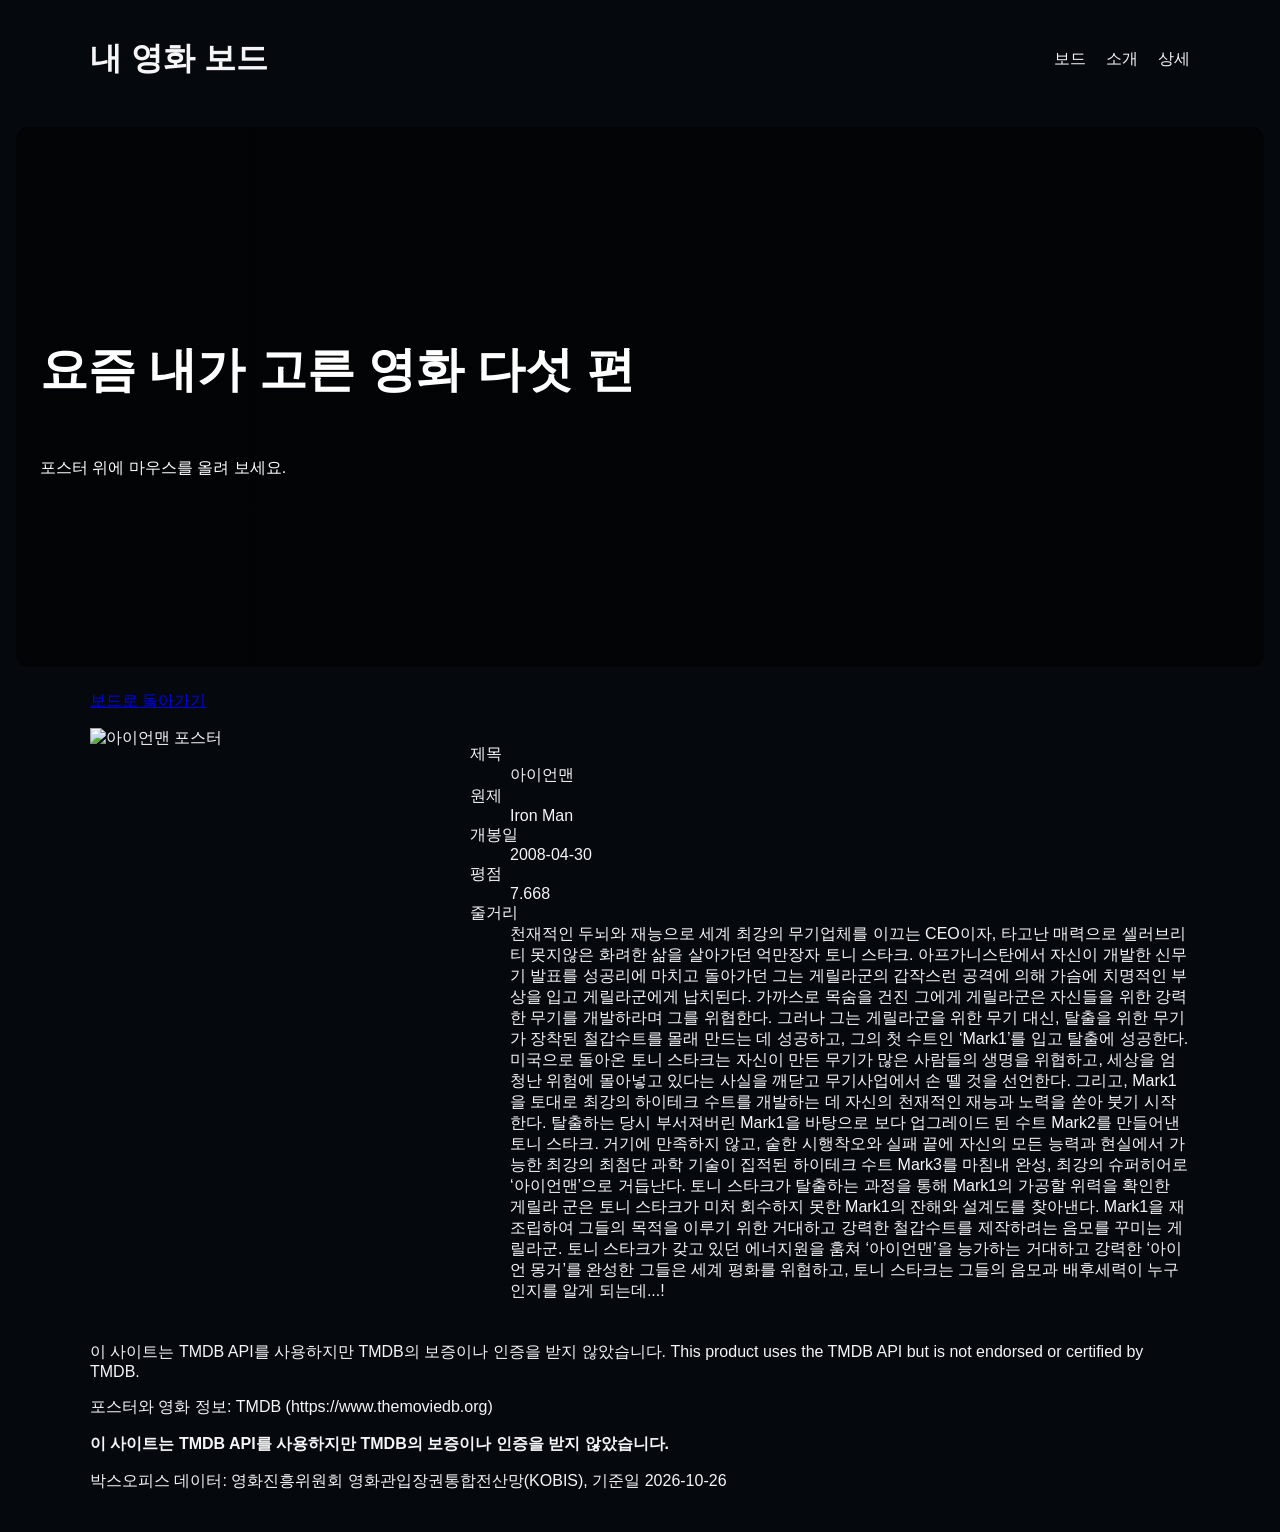
==== commit 680401e3: "end" ====
--- a/detail.html
+++ b/detail.html
@@ -2,13 +2,15 @@
 <html lang="ko">
 
 <head>
-  <meta charset="UTF-8">
-  <meta name="viewport" content="width=device-width, initial-scale=1.0">
-  <title>영화 제목</title>
-    <link rel="preconnect" href="https://fonts.googleapis.com">
-    <link rel="preconnect" href="https://fonts.gstatic.com" crossorigin>
-    <link href="https://fonts.googleapis.com/css2?family=Black+Han+Sans&family=Nanum+Gothic:wght@400;700;800&family=Racing+Sans+One&display=swap" rel="stylesheet">
-    <link rel="stylesheet" href="style.css">
+   <meta charset="UTF-8">
+   <meta name="viewport" content="width=device-width, initial-scale=1.0">
+   <title>영화 제목</title>
+   <link rel="preconnect" href="https://fonts.googleapis.com">
+   <link rel="preconnect" href="https://fonts.gstatic.com" crossorigin>
+   <link
+      href="https://fonts.googleapis.com/css2?family=Black+Han+Sans&family=Nanum+Gothic:wght@400;700;800&family=Racing+Sans+One&display=swap"
+      rel="stylesheet">
+   <link rel="stylesheet" href="style.css">
 </head>
 
 
@@ -17,9 +19,9 @@
       <h1>내 영화 보드</h1>
       <nav>
          <ul>
-         <li><a href="#board">보드</a></li>
-         <li><a href="#about">소개</a></li>
-         <li><a href="detail.html">상세</a></li>
+            <li><a href="#board">보드</a></li>
+            <li><a href="#about">소개</a></li>
+            <li><a href="detail.html">상세</a></li>
          </ul>
       </nav>
    </header>
@@ -30,7 +32,7 @@
    </section>
 
 
-   <main> 
+   <main>
       <p><a href="index.html">보드로 돌아가기</a></p>
       <article class="detail">
 
@@ -45,19 +47,28 @@
             <dt>평점</dt>
             <dd>7.668</dd>
             <dt>줄거리</dt>
-            <dd>천재적인 두뇌와 재능으로 세계 최강의 무기업체를 이끄는 CEO이자, 타고난 매력으로 셀러브리티 못지않은 화려한 삶을 살아가던 억만장자 토니 스타크. 아프가니스탄에서 자신이 개발한 신무기 발표를 성공리에 마치고 돌아가던 그는 게릴라군의 갑작스런 공격에 의해 가슴에 치명적인 부상을 입고 게릴라군에게 납치된다. 가까스로 목숨을 건진 그에게 게릴라군은 자신들을 위한 강력한 무기를 개발하라며 그를 위협한다. 그러나 그는 게릴라군을 위한 무기 대신, 탈출을 위한 무기가 장착된 철갑수트를 몰래 만드는 데 성공하고, 그의 첫 수트인 ‘Mark1’를 입고 탈출에 성공한다. 미국으로 돌아온 토니 스타크는 자신이 만든 무기가 많은 사람들의 생명을 위협하고, 세상을 엄청난 위험에 몰아넣고 있다는 사실을 깨닫고 무기사업에서 손 뗄 것을 선언한다. 그리고, Mark1을 토대로 최강의 하이테크 수트를 개발하는 데 자신의 천재적인 재능과 노력을 쏟아 붓기 시작한다. 탈출하는 당시 부서져버린 Mark1을 바탕으로 보다 업그레이드 된 수트 Mark2를 만들어낸 토니 스타크. 거기에 만족하지 않고, 숱한 시행착오와 실패 끝에 자신의 모든 능력과 현실에서 가능한 최강의 최첨단 과학 기술이 집적된 하이테크 수트 Mark3를 마침내 완성, 최강의 슈퍼히어로 ‘아이언맨’으로 거듭난다. 토니 스타크가 탈출하는 과정을 통해 Mark1의 가공할 위력을 확인한 게릴라 군은 토니 스타크가 미처 회수하지 못한 Mark1의 잔해와 설계도를 찾아낸다. Mark1을 재조립하여 그들의 목적을 이루기 위한 거대하고 강력한 철갑수트를 제작하려는 음모를 꾸미는 게릴라군. 토니 스타크가 갖고 있던 에너지원을 훔쳐 ‘아이언맨’을 능가하는 거대하고 강력한 ‘아이언 몽거’를 완성한 그들은 세계 평화를 위협하고, 토니 스타크는 그들의 음모과 배후세력이 누구인지를 알게 되는데...!</dd>
+            <dd>천재적인 두뇌와 재능으로 세계 최강의 무기업체를 이끄는 CEO이자, 타고난 매력으로 셀러브리티 못지않은 화려한 삶을 살아가던 억만장자 토니 스타크. 아프가니스탄에서 자신이 개발한 신무기
+               발표를 성공리에 마치고 돌아가던 그는 게릴라군의 갑작스런 공격에 의해 가슴에 치명적인 부상을 입고 게릴라군에게 납치된다. 가까스로 목숨을 건진 그에게 게릴라군은 자신들을 위한 강력한 무기를
+               개발하라며 그를 위협한다. 그러나 그는 게릴라군을 위한 무기 대신, 탈출을 위한 무기가 장착된 철갑수트를 몰래 만드는 데 성공하고, 그의 첫 수트인 ‘Mark1’를 입고 탈출에 성공한다.
+               미국으로 돌아온 토니 스타크는 자신이 만든 무기가 많은 사람들의 생명을 위협하고, 세상을 엄청난 위험에 몰아넣고 있다는 사실을 깨닫고 무기사업에서 손 뗄 것을 선언한다. 그리고,
+               Mark1을 토대로 최강의 하이테크 수트를 개발하는 데 자신의 천재적인 재능과 노력을 쏟아 붓기 시작한다. 탈출하는 당시 부서져버린 Mark1을 바탕으로 보다 업그레이드 된 수트
+               Mark2를 만들어낸 토니 스타크. 거기에 만족하지 않고, 숱한 시행착오와 실패 끝에 자신의 모든 능력과 현실에서 가능한 최강의 최첨단 과학 기술이 집적된 하이테크 수트 Mark3를 마침내
+               완성, 최강의 슈퍼히어로 ‘아이언맨’으로 거듭난다. 토니 스타크가 탈출하는 과정을 통해 Mark1의 가공할 위력을 확인한 게릴라 군은 토니 스타크가 미처 회수하지 못한 Mark1의 잔해와
+               설계도를 찾아낸다. Mark1을 재조립하여 그들의 목적을 이루기 위한 거대하고 강력한 철갑수트를 제작하려는 음모를 꾸미는 게릴라군. 토니 스타크가 갖고 있던 에너지원을 훔쳐 ‘아이언맨’을
+               능가하는 거대하고 강력한 ‘아이언 몽거’를 완성한 그들은 세계 평화를 위협하고, 토니 스타크는 그들의 음모과 배후세력이 누구인지를 알게 되는데...!</dd>
          </dl>
       </article>
    </main>
 </body>
 
 
-  <footer>
-    <p>이 사이트는 TMDB API를 사용하지만 TMDB의 보증이나 인증을 받지 않았습니다.
-    This product uses the TMDB API but is not endorsed or certified by TMDB.</p>
-    <p>포스터와 영화 정보: TMDB (https://www.themoviedb.org)</p>    <p><b>이 사이트는 TMDB API를 사용하지만 TMDB의 보증이나 인증을 받지 않았습니다.</b><br>
-    <p>박스오피스 데이터: 영화진흥위원회 영화관입장권통합전산망(KOBIS), 기준일 2026-10-26</p>
-  </footer>
+<footer>
+   <p>이 사이트는 TMDB API를 사용하지만 TMDB의 보증이나 인증을 받지 않았습니다.
+      This product uses the TMDB API but is not endorsed or certified by TMDB.</p>
+   <p>포스터와 영화 정보: TMDB (https://www.themoviedb.org)</p>
+   <p><b>이 사이트는 TMDB API를 사용하지만 TMDB의 보증이나 인증을 받지 않았습니다.</b><br>
+   <p>박스오피스 데이터: 영화진흥위원회 영화관입장권통합전산망(KOBIS), 기준일 2026-10-26</p>
+</footer>
 
 
-</html>
+</html>
--- a/style.css
+++ b/style.css
@@ -103,7 +103,7 @@
 
  .board { 
     display: grid; 
-    grid-template-columns: repeat(auto-fit, minmax(200px, 1fr)); 
+    grid-template-columns: repeat(auto-fit, minmax(240px, 1fr)); 
     gap: var(--gap); 
 }:root { 
   --bg: #141e30; 
@@ -287,7 +287,7 @@
      url("https://image.tmdb.org/t/p/w1280/https://media.themoviedb.org/t/p/w600_and_h900_face/https://media.themoviedb.org/t/p/w600_and_h900_face/https://media.themoviedb.org/t/p/w600_and_h900_face/5aHoACZhLJR95uQN4Hd2k6swUZq.jpg");
      background-size: cover; background-position: center; min-height: 40vh; padding: 24px; box-sizing:
      border-box; color: #fff; border-radius: 12px; display: flex; flex-direction: column; justify-content: center;
-     max-width: 1100px; margin: 0 auto 24px;
+     max-width: 1280px; margin: 0 auto 24px;
  }
 
  main {
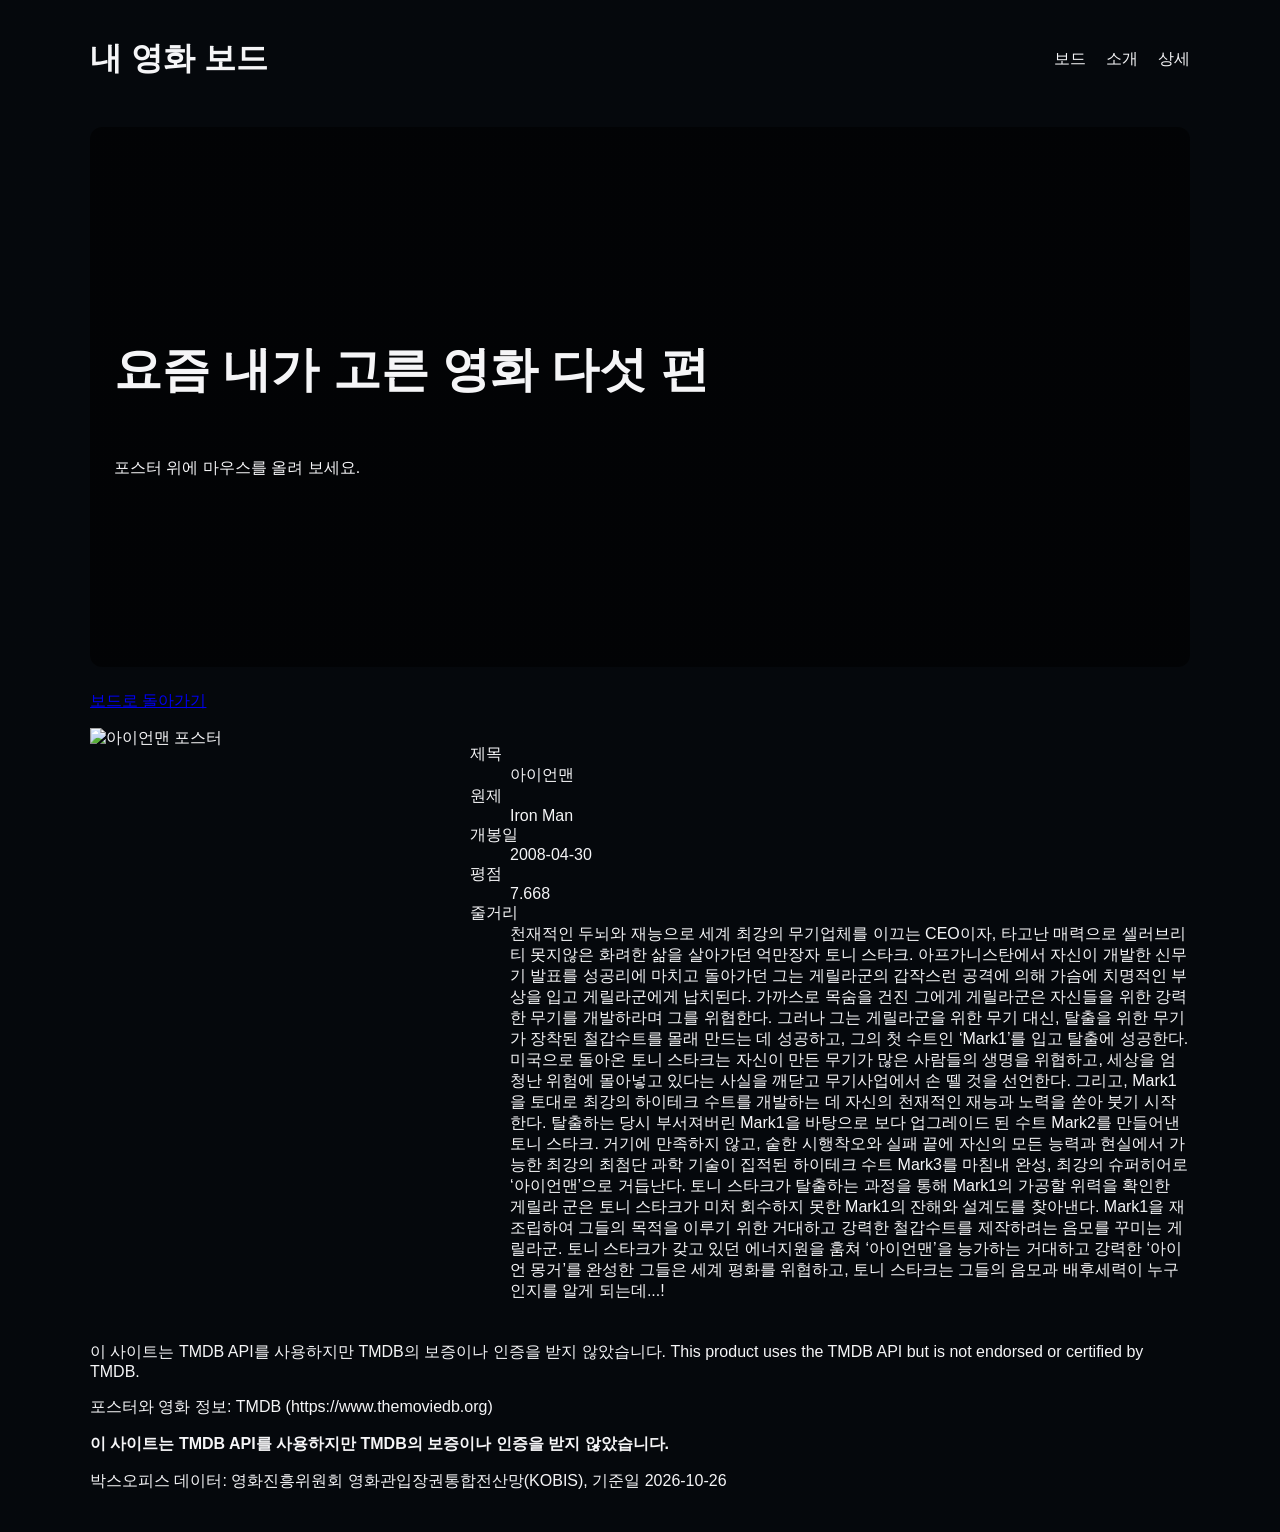
==== commit 6735c5a9: "hw1 제출" ====
--- a/detail.html
+++ b/detail.html
@@ -1,5 +1,6 @@
 <!DOCTYPE html>
 <html lang="ko">
+
 
 <head>
    <meta charset="UTF-8">
@@ -12,6 +13,8 @@
       rel="stylesheet">
    <link rel="stylesheet" href="style.css">
 </head>
+
+
 
 
 <body class="detail-page">
@@ -62,6 +65,7 @@
 </body>
 
 
+
 <footer>
    <p>이 사이트는 TMDB API를 사용하지만 TMDB의 보증이나 인증을 받지 않았습니다.
       This product uses the TMDB API but is not endorsed or certified by TMDB.</p>
--- a/style.css
+++ b/style.css
@@ -1,120 +1,13 @@
- :root { 
+:root { 
   --bg: #141e30; 
   --surface: #1f2b44; 
-  --text: #f5f5f7; 
-  --accent: #4da3ff; 
+  --text: #f5f5f7;
+  --accent: #4da3ff;
   --warn: #ff5a5f; 
   --font-title: "Black Han Sans", sans-serif; 
   --font-body: "Noto Sans KR", sans-serif; 
   --gap: 20px; 
 }
- 
- 
- 
- body { 
-    background: var(--bg); 
-    min-height: 100vh; 
-    box-sizing: border-box; 
-    margin: 0; 
-    padding: 16px; 
-    font-family: var(--font-body); 
-    color: var(--text);
-}
-
-.change.up::before { content: "▲"; }
-.change.down::before { content: "▼"; }
-.change.new::before { content: "NEW"; }
-
-.card.no-poster .poster-fallback {
-  aspect-ratio: 2 / 3;
-  display: flex; align-items: center; justify-content: center;
-  font-size: 5rem; font-family: var(--font-title);
-  background: linear-gradient(135deg, var(--accent), var(--surface));
-}
-
-
-.rank{
-    position: absolute; 
-    top: 12px;
-     left: 12px;
-}
-
-
- .card {
-    color: #222;
-     transition: transform 0.3s, box-shadow 0.3s;
-     position: relative;
-     border-radius: 12px;
-     overflow: hidden;
-     box-shadow: 0 4px 12px rgba(0,
-            0, 0, 0.3);
-     background: #fff;
- }
-
- .info {
-     padding: 12px 16px;
- }
-
- .poster {
-     width: 100%;
-     display: block;
-     aspect-ratio: 2 / 3;
-     object-fit: cover;
- }
-
-
- .badge {
-     position: absolute;
-     top: 12px;
-     right: 12px;
-     background: #ffc107;
-     color: #000;
-     padding: 4px 10px;
-     border-radius: 999px;
-     font-weight: bold;
- }
-
-
- .card:hover {
-     transform: translateY(-8px);
-     box-shadow: 0 8px 32px;
-     color: #ffc107;
- }
-
- footer {
-     color: #fff;
-     max-width: 1100px; margin: 0 auto 24px;
- }
-
- h1 {
-     color: #fff;
- }
-
- .top { 
-    display: flex; justify-content: space-between; align-items: center; 
-    max-width: 1100px; margin: 0 auto 24px;
- }
-
- nav ul { 
-    display: flex; gap: 8px; list-style: none; margin: 0; padding: 0;
-    flex-direction: column;
- }
- nav a { color: #fff; text-decoration: none; } 
-
- .board { 
-    display: grid; 
-    grid-template-columns: repeat(auto-fit, minmax(240px, 1fr)); 
-    gap: var(--gap); 
-}:root { 
-  --bg: #141e30; 
-  --surface: #1f2b44; 
-  --text: #f5f5f7; 
-  --accent: #4da3ff; 
-  --warn: #e0a101; 
-  --font-title: "Black Han Sans", sans-serif; 
-  --font-body: "Noto Sans KR", sans-serif; 
-  --gap: 20px; 
-} 
 
 
 body { 
@@ -251,8 +144,8 @@
     gap: var(--gap); 
 }
 
-.detail img {
-    width: 100%;
+.detail img { 
+    width: 100%; 
 }
 
 @keyframes pulse { 
@@ -280,26 +173,4 @@
     .hero h2 { 
         font-size: 3rem; 
     } 
-}
-
- .hero {
-     background-image: linear-gradient(rgba(0,0,0,0.6), rgba(0,0,0,0.6)),
-     url("https://image.tmdb.org/t/p/w1280/https://media.themoviedb.org/t/p/w600_and_h900_face/https://media.themoviedb.org/t/p/w600_and_h900_face/https://media.themoviedb.org/t/p/w600_and_h900_face/5aHoACZhLJR95uQN4Hd2k6swUZq.jpg");
-     background-size: cover; background-position: center; min-height: 40vh; padding: 24px; box-sizing:
-     border-box; color: #fff; border-radius: 12px; display: flex; flex-direction: column; justify-content: center;
-     max-width: 1280px; margin: 0 auto 24px;
- }
-
- main {
-    max-width: 1100px; margin: 0 auto 24px;
- }
-
-
-
-
-
-
-
-
- @media (min-width: 600px) { nav ul { flex-direction: row; gap: 20px; } }
- @media (min-width: 1024px) { .hero { min-height: 60vh; } .hero h2 { font-size: 3rem; } }
+}
